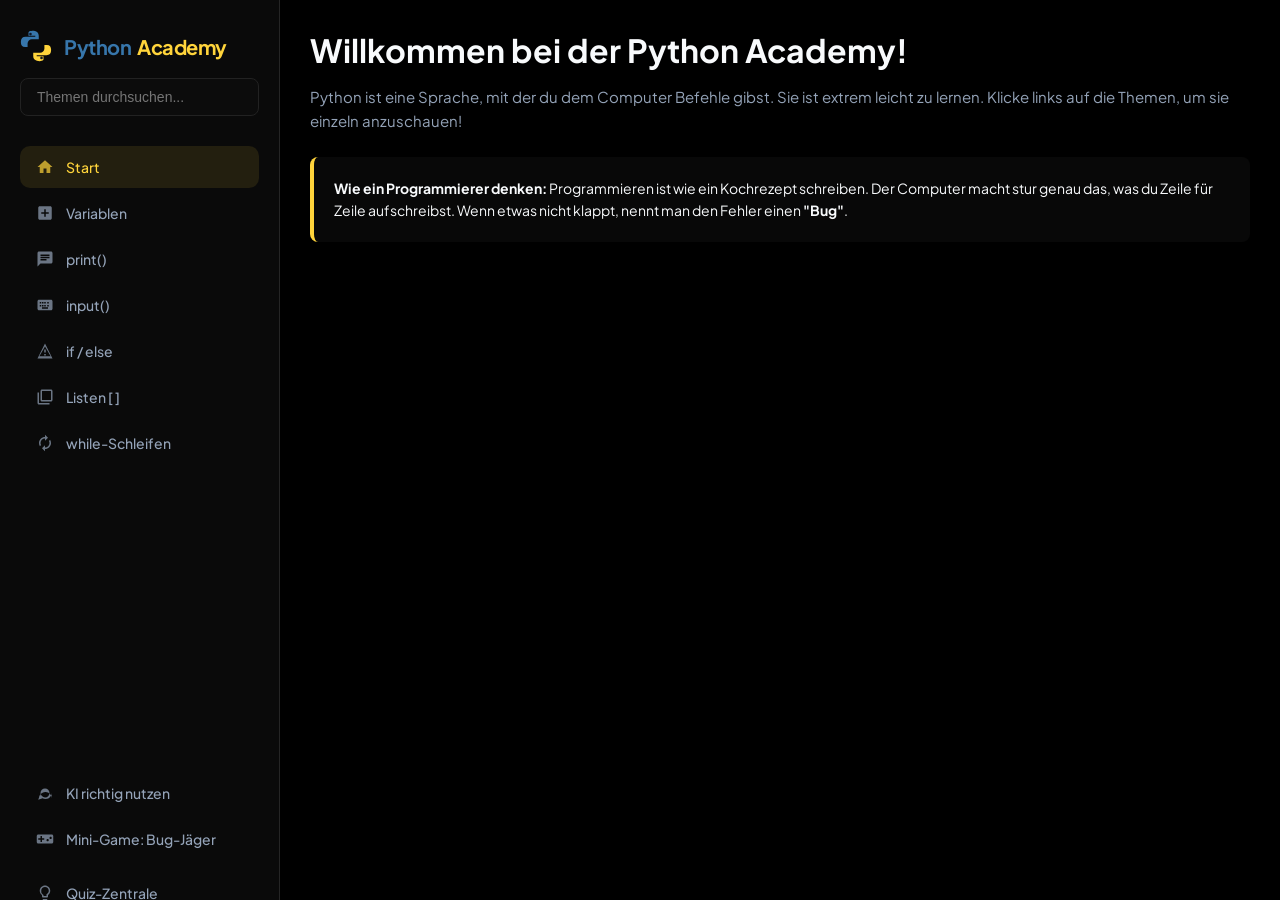
==== index.html @ 79d3a65f "Publish website for GitHub Pages" ====
<!DOCTYPE html>
<html lang="de">
<head>
    <meta charset="UTF-8">
    <meta name="viewport" content="width=device-width, initial-scale=1.0">
    <title>Python Academy</title>
    <link href="https://fonts.googleapis.com/css2?family=Plus+Jakarta+Sans:wght@400;500;600;700&family=JetBrains+Mono:wght@400;500&display=swap" rel="stylesheet">
    <link rel="stylesheet" href="projekt_woche.css">
</head>
<body>

<div class="sidebar">
    <div class="logo">
        <svg width="32" height="32" viewBox="0 0 110 110" fill="none" xmlns="http://www.w3.org/2000/svg" style="flex-shrink: 0;">
            <path d="M52.1 3c-14.5 0-22.9 1-22.9 6.8v10.3h23.4v3.4H19.2C8.3 23.5 3 29.3 3 41.3c0 11.5 4.5 17.5 14.5 17.5h8.6v-12c0-8.2 6.8-15 15-15h23.4V20.3c0-11-8-17.3-22.4-17.3z" fill="#3776AB"/>
            <path d="M57.9 107c14.5 0 22.9-1 22.9-6.8V89.9H57.4v-3.4h33.4c10.9 0 16.2-5.8 16.2-17.8 0-11.5-4.5-17.5-14.5-17.5h-8.6v12c0 8.2-6.8 15-15 15H45.5v11.5c0 11 8 17.3 22.4 17.3z" fill="#FFD43B"/>
            <circle cx="36" cy="14" r="4.5" fill="#111827"/>
            <circle cx="74" cy="96" r="4.5" fill="#111827"/>
        </svg>
        <div style="display: flex; gap: 6px;">
            <span style="color: #3776AB;">Python</span>
            <span style="color: #FFD43B;">Academy</span>
        </div>
    </div>

    <div class="search-pos">
        <input class="search" id="search-input" placeholder="Themen durchsuchen...">
    </div>
    
    <div class="nav-links" id="sidebar-menu">
        <a data-target="start" data-color="yellow" class="active-yellow">
            <svg viewBox="0 0 24 24"><path d="M10 20v-6h4v6h5v-8h3L12 3 2 12h3v8z"/></svg>Start
        </a>
        <a data-target="variablen" data-color="blue">
            <svg viewBox="0 0 24 24"><path d="M19 3H5c-1.1 0-2 .9-2 2v14c0 1.1.9 2 2 2h14c1.1 0 2-.9 2-2V5c0-1.1-.9-2-2-2zm-2 10h-4v4h-2v-4H7v-2h4V7h2v4h4v2z"/></svg>Variablen
        </a>
        <a data-target="print" data-color="blue">
            <svg viewBox="0 0 24 24"><path d="M20 2H4c-1.1 0-1.99.9-1.99 2L2 22l4-4h14c1.1 0 2-.9 2-2V4c0-1.1-.9-2-2-2zM6 9h12v2H6V9zm8 5H6v-2h8v2zm4-6H6V6h12v2z"/></svg>print()
        </a>
        <a data-target="input" data-color="blue">
            <svg viewBox="0 0 24 24"><path d="M20 5H4c-1.1 0-1.99.9-1.99 2L2 17c0 1.1.9 2 2 2h16c1.1 0 2-.9 2-2V7c0-1.1-.9-2-2-2zm-9 3h2v2h-2V8zm0 4h2v2h-2v-2zM8 8h2v2H8V8zm0 4h2v2H8v-2zm-1 2H5v-2h2v2zm0-4H5V8h2v2zm9 7H8v-2h8v2zm1-3h-2v-2h2v2zm0-4h-2V8h2v2z"/></svg>input()
        </a>
        <a data-target="if" data-color="blue">
            <svg viewBox="0 0 24 24"><path d="M12 2L2 22h20L12 2zm0 3.99L19.53 19H4.47L12 5.99zM13 16h-2v2h2v-2zm0-6h-2v4h2v-4z"/></svg>if / else
        </a>
        <a data-target="listen" data-color="blue">
            <svg viewBox="0 0 24 24"><path d="M4 6H2v14c0 1.1.9 2 2 2h14v-2H4V6zm16-4H8c-1.1 0-2 .9-2 2v12c0 1.1.9 2 2 2h12c1.1 0 2-.9 2-2V4c0-1.1-.9-2-2-2zm0 14H8V4h12v12z"/></svg>Listen [ ]
        </a>
        <a data-target="loops" data-color="blue">
            <svg viewBox="0 0 24 24"><path d="M12 6v3l4-4-4-4v3c-4.42 0-8 3.58-8 8 0 1.57.46 3.03 1.24 4.26L6.7 14.8c-.45-.83-.7-1.79-.7-2.8 0-3.31 2.69-6 6-6zm6.76 1.74L17.3 9.2c.44.84.7 1.79.7 2.8 0 3.31-2.69 6-6 6v-3l-4 4 4 4v-3c4.42 0 8-3.58 8-8 0-1.57-.46-3.03-1.24-4.26z"/></svg>while-Schleifen
        </a>
        <a data-target="ki-section" data-color="purple" class="purple-link" style="border-top: 1px solid var(--border-color); padding-top: 15px; margin-top: 300px;">
            <svg viewBox="0 0 24 24"><path d="M21 11.5a8.38 8.38 0 0 1-.9 3.8 8.5 8.5 0 0 1-7.6 4.7 8.38 8.38 0 0 1-3.8-.9L3 21l1.9-5.7a8.38 8.38 0 0 1-.9 3.8 8.5 8.5 0 0 1 4.7-7.6 8.38 8.38 0 0 1 3.8-.9h.5a8.48 8.48 0 0 1 8 8v.5zM12 6a6 6 0 0 0-6 6c0 .87.18 1.71.51 2.48l-.34 1 .98-.33A5.923 5.923 0 0 0 12 18a6 6 0 0 0 6-6 6 6 0 0 0-6-6z"/></svg>KI richtig nutzen
        </a>
        <a data-target="game-section" data-color="purple" class="purple-link"padding-top: 15px;">
            <svg viewBox="0 0 24 24"><path d="M21 6H3c-1.1 0-2 .9-2 2v8c0 1.1.9 2 2 2h18c1.1 0 2-.9 2-2V8c0-1.1-.9-2-2-2zm-10 7H8v3H6v-3H3v-2h3V8h2v3h3v2zm4.5 2c-.83 0-1.5-.67-1.5-1.5s.67-1.5 1.5-1.5 1.5.67 1.5 1.5-.67 1.5-1.5 1.5zm4-3c-.83 0-1.5-.67-1.5-1.5s.67-1.5 1.5-1.5 1.5.67 1.5 1.5-.67 1.5-1.5 1.5z"/></svg>Mini-Game: Bug-Jäger
        </a>
        <a data-target="quiz-section" data-color="pink" class="purple-link" style="margin-top: auto; padding-top: 20px;">
            <svg viewBox="0 0 24 24"><path d="M9 21c0 .55.45 1 1 1h4c.55 0 1-.45 1-1v-1H9v1zm3-19C8.14 2 5 5.14 5 9c0 2.38 1.19 4.47 3 5.74V17c0 .55.45 1 1 1h6c.55 0 1-.45 1-1v-2.26c1.81-1.27 3-3.36 3-5.74 0-3.86-3.14-7-7-7zm2.85 11.1l-.85.6V16h-4v-1.3l-.85-.6A4.997 4.997 0 0 1 7 9c0-2.76 2.24-5 5-5s5 2.24 5 5c0 1.63-.8 3.16-2.15 4.1z"/></svg>Quiz-Zentrale
        </a>
    </div>
</div>

<div class="main">
    <header> <!-- ! -->
    <h2 id="page-title">Start</h2>
        
    </header>
    
    <div class="container">
        <div id="start" class="content-section active">
            <div class="card">
                <h1>Willkommen bei der Python Academy!</h1>
                <p>Python ist eine Sprache, mit der du dem Computer Befehle gibst. Sie ist extrem leicht zu lernen. Klicke links auf die Themen, um sie einzeln anzuschauen!</p>
                <div class="tip-box">
                    <strong>Wie ein Programmierer denken:</strong> Programmieren ist wie ein Kochrezept schreiben. Der Computer macht stur genau das, was du Zeile für Zeile aufschreibst. Wenn etwas nicht klappt, nennt man den Fehler einen <strong>"Bug"</strong>.
                </div>
            </div>
        </div>
        
        <div id="variablen" class="content-section">
            <div class="card">
                <h2>Schubladen für Daten</h2>
                <p>Eine Variable ist eine <strong>Schublade mit Namen</strong>. Du legst ein Wort oder eine Zahl hinein, um es für später aufzuheben.</p>
                <div class="code-wrapper">
                    <div class="code-header"><span>Python</span><button class="copy">Kopieren</button></div>
                    <div class="code">name = <span class="str">"Anna"</span>  <span class="cmt"># Wort in Schublade "name" packen</span>
alter = <span class="num">21</span>     <span class="cmt"># Zahl in Schublade "alter" packen</span>

<span class="fnc">print</span>(name)    <span class="cmt"># Guck in die Schublade und zeig es an</span></div>
                </div>
                <div class="terminal-wrapper">
                    <div class="terminal-header">Bildschirm-Ausgabe</div>
                    <div class="terminal-output">Anna</div>
                </div>
            </div>
        </div>
        
        <div id="print" class="content-section">
            <div class="card">
                <h2>Sachen ausdrucken</h2>
                <p>Der Befehl <code>print()</code> ist wie ein kleiner <strong>Drucker</strong>. Alles in den Klammern wird auf den Bildschirm geschrieben.</p>
                <div class="code-wrapper">
                    <div class="code-header"><span>Python</span><button class="copy">Kopieren</button></div>
                    <div class="code"><span class="fnc">print</span>(<span class="str">"Hallo Welt!"</span>)</div>
                </div>
                <div class="terminal-wrapper">
                    <div class="terminal-header">Bildschirm-Ausgabe</div>
                    <div class="terminal-output">Hallo Welt!</div>
                </div>
            </div>
        </div>
        
        <div id="input" class="content-section">
            <div class="card">
                <h2>Den Nutzer fragen</h2>
                <p>Mit <code>input()</code> stellt der Computer dem Nutzer eine Frage und <strong>wartet</strong>, bis dieser etwas eintippt und Enter drückt.</p>
                <div class="code-wrapper">
                    <div class="code-header"><span>Python</span><button class="copy">Kopieren</button></div>
                    <div class="code">farbe = <span class="fnc">input</span>(<span class="str">"Deine Lieblingsfarbe? "</span>)
<span class="fnc">print</span>(<span class="str">"Cool,"</span>, farbe)</div>
                </div>
                <div class="terminal-wrapper">
                    <div class="terminal-header">Bildschirm-Ausgabe</div>
                    <div class="terminal-output">Deine Lieblingsfarbe? <span style="color:#fff; font-style:italic">Blau</span>
Cool, Blau</div>
                </div>
            </div>
        </div>
        
        <div id="if" class="content-section">
            <div class="card">
                <h2> Wege entscheiden</h2>
                <p>Mit <code>if</code> (Wenn) und <code>else</code> (Ansonsten) biegt der Computer ab, je nachdem was stimmt. Wie ein Türsteher im Club.</p>
                <div class="code-wrapper">
                    <div class="code-header"><span>Python</span><button class="copy">Kopieren</button></div>
                    <div class="code">alter = <span class="num">15</span>

<span class="kwd">if</span> alter >= <span class="num">18</span>:
    <span class="fnc">print</span>(<span class="str">"Rein in den Club!"</span>)
<span class="kwd">else</span>:
    <span class="fnc">print</span>(<span class="str">"Du musst leider draußen warten."</span>)</div>
                </div>
                <div class="terminal-wrapper">
                    <div class="terminal-header">Bildschirm-Ausgabe</div>
                    <div class="terminal-output">Du musst leider draußen warten.</div>
                </div>
            </div>
        </div>

        <div id="listen" class="content-section">
            <div class="card">
                <h2>Listen [ ]</h2>
                <p>Was ist, wenn du nicht nur eine Sache, sondern ganz viele Sachen in eine Variable packen willst? Dafür gibt es Listen! Stell es dir wie einen <strong>Einkaufszettel</strong> vor.</p>
                <div class="tip-box">
                    <strong> Wichtig:</strong> Der Computer fängt immer bei <strong>0</strong> an zu zählen! Die erste Sache auf der Liste ist also die Nummer 0.
                </div>
                <div class="code-wrapper">
                    <div class="code-header"><span>Python</span><button class="copy">Kopieren</button></div>
                    <div class="code">einkauf = [<span class="str">"Apfel"</span>, <span class="str">"Banane"</span>, <span class="str">"Milch"</span>]

<span class="fnc">print</span>(einkauf[<span class="num">0</span>])  <span class="cmt"># Zeige die Sache an Stelle 0 (die erste Sache)</span>
<span class="fnc">print</span>(einkauf[<span class="num">2</span>])  <span class="cmt"># Zeige die Sache an Stelle 2 (die dritte Sache)</span></div>
                </div>
                <div class="terminal-wrapper">
                    <div class="terminal-header">Bildschirm-Ausgabe</div>
                    <div class="terminal-output">Apfel
Milch</div>
                </div>
            </div>
        </div>

        <div id="loops" class="content-section">
            <div class="card">
                <h2>while-Schleifen (Wiederholungen)</h2>
                <p>Mit einer Schleife kannst du den Computer zwingen, eine Aufgabe <strong>immer und immer wieder zu wiederholen</strong>, so lange, bis eine Bedingung erfüllt ist.</p>
                <div class="code-wrapper">
                    <div class="code-header"><span>Python</span><button class="copy">Kopieren</button></div>
                    <div class="code">zaehler = <span class="num">1</span>

<span class="kwd">while</span> zaehler < = <span class="num">3</span>:  <span class="cmt"># Solange der Zähler kleiner oder gleich 3 ist:</span>
    <span class="fnc">print</span>(<span class="str">"Wiederholung Nummer"</span>, zaehler)
    zaehler = zaehler + <span class="num">1</span></div>
                </div>
                <div class="terminal-wrapper">
                    <div class="terminal-header">Bildschirm-Ausgabe</div>
                    <div class="terminal-output">Wiederholung Nummer 1
Wiederholung Nummer 2
Wiederholung Nummer 3</div>
                </div>
            </div>
        </div>

        <div id="ki-section" class="content-section">
            <div class="card">
                <h1> Wie man eine KI richtig benutzt</h1>
                <p>Eine KI kann dir genial beim Programmieren lernen helfen. Stell dir die KI wie einen <strong>extrem fleißigen, aber etwas unschlauen Praktikanten</strong> vor.</p>
                <h2>Die 3 goldenen KI-Regeln</h2>
                <div class="tip-box">
                    <strong>1. Häppchen-Taktik </strong><br>Frag die KI niemals nach einem riesigen, fertigen Programm. Frag immer nach kleinen Teilen.
                </div>
                <div class="tip-box">
                    <strong>2. Sag der KI, wer sie ist </strong><br>Gib der KI eine Rolle, z.B. „Du bist ein geduldiger Lehrer für Anfänger“.
                </div>
                <div class="tip-box">
                    <strong>3. Zeig ihr deinen Code </strong><br>Kopiere fehlerhaften Code komplett hinein und nenne die exakte Fehlermeldung.
                </div>
                
                <h2 style="margin-top: 30px;">Der Prompt-Vergleich: Schlecht vs. Gut</h2>
                <div class="prompt-grid">
                    <div class="prompt-card bad">
                        <h4>Schlechter Prompt</h4>
                        <div class="text">Mach mir ein Quiz-Spiel in Python.</div>
                    </div>
                    <div class="prompt-card good">
                        <h4>Perfekter Prompt</h4>
                        <div class="text">Du bist ein Python-Lehrer für Anfänger. Erkläre mir in einfachen Worten, wie ich eine einzige Quiz-Frage mit einem "if/else"-Befehl abfrage...</div>
                    </div>
                </div>
            </div>
        </div>

        <div id="game-section" class="content-section">
            <div class="card">
                <h1>Mini-Game: Der Code-Bug-Jäger</h1>
                <p>Finde in jedem Code-Abschnitt die **eine Zeile**, die falsch geschrieben ist und das Programm zum Absturz bringt. Klicke sie an!</p>
                
                <div id="game-welcome" class="quiz-welcome-screen">
                    <button class="start-btn" style="background: #10b981;" onclick="startGame()">Jagd starten</button>
                </div>

                <div id="game-play" class="game-container">
                    <div class="game-score-board">
                        <span id="game-level-text">Bug 1 von 3</span>
                        <span id="game-score-text" style="color: var(--yellow-primary);">Punkte: 0</span>
                    </div>
                    <h3 id="game-task-text" style="margin-bottom: 15px; font-size: 16px;">Finde den Fehler im Code:</h3>
                    <div class="code-wrapper" style="border-radius:12px;">
                        <div class="code-header"><span>Interaktiver Code-Editor</span></div>
                        <div id="game-code-box" style="background: var(--bg-code); padding: 15px 10px;"></div>
                    </div>
                    <div class="feedback-box" id="game-feedback-box"></div>
                    <button class="next-btn" id="game-next-btn" onclick="nextGameLevel()">Nächster Bug ➔</button>
                </div>
            </div>
        </div>

        <div id="quiz-section" class="content-section">
            <div class="card">
                <h1>Die Python & KI Quiz-Zentrale</h1>
                <p>Bist du bereit, dein Wissen zu testen?</p>
                <div id="quiz-welcome" class="quiz-welcome-screen">
                    <button class="start-btn" onclick="startQuiz()">Quiz jetzt starten</button>
                </div>
                <div id="quiz-game" class="quiz-game-container">
                    <div class="quiz-progress" id="quiz-prog-text">Frage 1 von 5</div>
                    <div id="quiz-question-text" style="font-size: 18px; font-weight: 600; margin-bottom: 15px; color: var(--yellow-primary);">Fragetext lädt...</div>
                    <div id="quiz-code-block"></div>
                    <div class="quiz-box" id="quiz-options-box"></div>
                    <div class="feedback-box" id="quiz-feedback-box"></div>
                    <button class="next-btn" id="quiz-next-btn" onclick="nextQuestion()">Nächste Frage ➔</button>
                </div>
            </div>
        </div>
    </div>
</div>

<script src="projekt_woche.js"></script>
</body>
</html>
---- projekt_woche.css ----
:root {
    --blue-primary: #3776AB;
    --yellow-primary: #FFD43B;
    --bg-main: #000000;            /* Reines, tiefes Schwarz */
    --bg-sidebar: #0a0a0a;         /* Leicht helleres Schwarz für Kontrast */
    --bg-card: transparent;        /* Keine störenden grauen Box-Hintergründe mehr! */
    --border-color: transparent;   /* Keine grauen Rahmen mehr um die Inhaltsblöcke */
    --bg-code: #252525;
    --text-main: #f8fafc;
    --text-muted: #94a3b8;
}

* {
    margin: 0;
    padding: 0;
    box-sizing: border-box;
    scroll-behavior: smooth;
}

body {
    font-family: 'Plus Jakarta Sans', sans-serif;
    background-color: var(--bg-main);
    color: var(--text-main);
    display: flex;
    height: 100vh;
    overflow: hidden;
}

/* Sidebar links */
.sidebar {
    width: 280px;
    background-color: var(--bg-sidebar);
    padding: 30px 20px;
    border-right: 1px solid #252525;
    display: flex;
    flex-direction: column;
    overflow-y: auto;
}
/* Alles zum logo */
.logo {
    display: flex;
    align-items: center;
    gap: 12px;
    font-size: 20px;
    font-weight: 700;
    margin-bottom: 16px;
    letter-spacing: -0.5px;
}

.nav-links {
    display: flex;
    flex-direction: column;
    gap: 4px;
}

.sidebar a {
    display: flex;
    align-items: center;
    gap: 12px;
    padding: 12px 16px;
    color: var(--text-muted);
    text-decoration: none;
    border-radius: 10px;
    font-weight: 500;
    font-size: 14px;
    cursor: pointer;
    transition: all 0.2s ease;
}

.sidebar a svg {
    width: 18px;
    height: 18px;
    fill: currentColor;
    opacity: 0.7;
}

.sidebar a:hover {
    background-color: #121212;
    color: var(--text-main);
}

.sidebar a.active-yellow {
    background-color: rgba(255, 212, 59, 0.1);
    color: var(--yellow-primary) !important;
}

.sidebar a.active-blue {
    background-color: rgba(55, 118, 171, 0.1);
    color: var(--blue-primary) !important;
}

.sidebar a.active-purple {
    background-color: rgba(168, 85, 247, 0.1);
    color: #9b42ed !important;
}

.sidebar a.active-pink {
    background-color: rgba(236, 72, 153, 0.1);
    color: #c02d76 !important;
}

/* Hauptbereich rechts */ 
.main {
    flex: 1;
    display: flex;
    flex-direction: column;
    overflow-y: auto;
}
/* Wichtig */
header {
  /*  display: flex; */
    justify-content: space-between;
    align-items: center;
    background-color: var(--bg-main);
    padding: 24px 30px;
 /*   border-bottom: 1px solid #252525; */
}

header {
    display: none;
}

header h2 {
    font-size: 22px;
    font-weight: 700;
}
/* Durchsuchen der Themen */
.search {
    background-color: #0c0c0c;
    border: 1px solid #222222;
    color: var(--text-main);
    padding: 10px 16px;
    border-radius: 8px;
    width: 240px;
    font-size: 14px;
    outline: none;
    transition: all 0.2s ease;
}
.search-pos{
    margin: 0px 0 30px;
}

.search-pos .search{
    width: 100%;
}

.search:focus {
    border-color: var(--blue-primary);
}

/* CONTAINER NÄHER AM RAND */
.container {
    padding: 30px 15px;         /* Minimierter Abstand nach links und rechts */
    width: 100%;                /* Nutzt die volle Breite */
    max-width: 100%;            /* Keine künstliche Einengung in der Mitte */
    margin: 0;                  /* Richtet den Inhalt bündig links aus */
}

.content-section {
    display: none;
}

.content-section.active {
    display: block;
}

/* CARDS OHNE HINTERGRUND UND OHNE RÄNDER */
.card {
    background-color: var(--bg-card);
    border: none;
    padding: 0 15px 35px 15px;  /* Minimaler linker Rand, schöner Abstand nach unten */
    border-radius: 0;
    box-shadow: none;
}

h1 {
    font-size: 32px;
    font-weight: 700;
    margin-bottom: 15px;
}

h2 {
    font-size: 24px;
    font-weight: 600;
    color: var(--blue-primary);
    margin-bottom: 12px;
}

p {
    color: var(--text-muted);
    font-size: 15px;
    line-height: 1.6;
    margin-bottom: 24px;
}

/* Tipp-Boxen */
.tip-box {
    background-color: #080808;
    border-left: 4px solid var(--yellow-primary);
    padding: 20px;
    border-radius: 8px;
    margin-bottom: 25px;
    font-size: 14px;
    line-height: 1.6;
}

/* Code-Blöcke */
.code-wrapper {
    background-color: var(--bg-code);
    border: 1px solid #1a1a1a;
    border-radius: 8px;
    overflow: hidden;
    margin-bottom: 16px;
}
/* Code abschnitte (überschrift teil)*/
.code-header {
    background-color: #050505;
    padding: 10px 20px;
    display: flex;
    justify-content: space-between;
    align-items: center;
    border-bottom: 1px solid #111111;
    font-size: 12px;
    color: var(--text-muted);
}

.code {
    padding: 20px;
    font-family: 'JetBrains Mono', monospace;
    font-size: 14px;
    line-height: 1.6;
    white-space: pre-wrap;
    word-break: break-all;
}
/*Kopier bereich*/
.copy {
    background: transparent;
    border: 1px solid #333333;
    color: var(--text-main);
    padding: 4px 10px;
    border-radius: 4px;
    cursor: pointer;
    font-size: 11px;
}
/*(selbserklärend)*/
.copy:hover {
    background-color: var(--blue-primary);
    border-color: var(--blue-primary);
}

/* Syntax Highlighting */
.str { color: #a5d6ff; }
.num { color: #ff7b72; }
.fnc { color: #d2a8ff; }
.cmt { color: #8b949e; }
.kwd { color: #ff7b72; }

/* Terminal */
.terminal-wrapper {
    background-color: #030303;
    border: 1px solid #111111;
    border-radius: 8px;
    overflow: hidden;
    margin-bottom: 30px;
}

.terminal-header {
    background-color: #070707;
    padding: 8px 20px;
    font-size: 11px;
    color: var(--text-muted);
}

.terminal-output {
    padding: 15px 20px;
    font-family: 'JetBrains Mono', monospace;
    font-size: 13px;
    color: #e2e8f0;
}

/* KI Prompt Grid */
.prompt-grid {
    display: grid;
    grid-template-columns: 1fr 1fr;
    gap: 20px;
    margin-top: 20px;
}

.prompt-card {
    padding: 20px;
    border-radius: 8px;
}

.prompt-card.bad {
    background-color: rgba(239, 68, 68, 0.05);
    border: 1px solid rgba(239, 68, 68, 0.2);
}

.prompt-card.good {
    background-color: rgba(16, 185, 129, 0.05);
    border: 1px solid rgba(16, 185, 129, 0.2);
}

.prompt-card h4 {
    margin-bottom: 10px;
}

.prompt-card.bad h4 { color: #f87171; }
.prompt-card.good h4 { color: #34d399; }

/* Quiz & Game-Stile */
.quiz-welcome-screen {
    text-align: left;
    padding: 40px 15px;
}

.start-btn {
    padding: 14px 30px;
    font-size: 16px;
    font-weight: 600;
    color: #000;
    background-color: var(--yellow-primary);
    border: none;
    border-radius: 8px;
    cursor: pointer;
}

.quiz-game-container, .game-container {
    display: none;
    padding: 15px;
}

.quiz-progress, .game-score-board {
    font-size: 12px;
    color: var(--text-muted);
    margin-bottom: 15px;
    display: flex;
    justify-content: space-between;
}

.quiz-box {
    display: flex;
    flex-direction: column;
    gap: 10px;
    margin-bottom: 20px;
}

.quiz-option {
    background-color: #0a0a0a;
    border: 1px solid #1a1a1a;
    padding: 15px 20px;
    border-radius: 8px;
    cursor: pointer;
    text-align: left;
    color: var(--text-main);
}

.quiz-option:hover {
    background-color: #111111;
}

.feedback-box {
    padding: 15px;
    border-radius: 8px;
    margin-bottom: 20px;
    display: none;
}

.feedback-box.correct {
    background-color: rgba(16, 185, 129, 0.1);
    border: 1px solid rgba(16, 185, 129, 0.3);
    color: #34d399;
}

.feedback-box.wrong {
    background-color: rgba(239, 68, 68, 0.1);
    border: 1px solid rgba(239, 68, 68, 0.3);
    color: #f87171;
}

.next-btn {
    display: none;
    background-color: var(--blue-primary);
    color: #fff;
    border: none;
    padding: 12px 24px;
    border-radius: 8px;
    cursor: pointer;
}

/* Interaktive Klick-Zeilen für den Bug-Jäger */
.code-line {
    padding: 3px 10px;
    cursor: pointer;
    border-radius: 4px;
    display: block;
}

.code-line:hover {
    background-color: #1a1a1a;
}
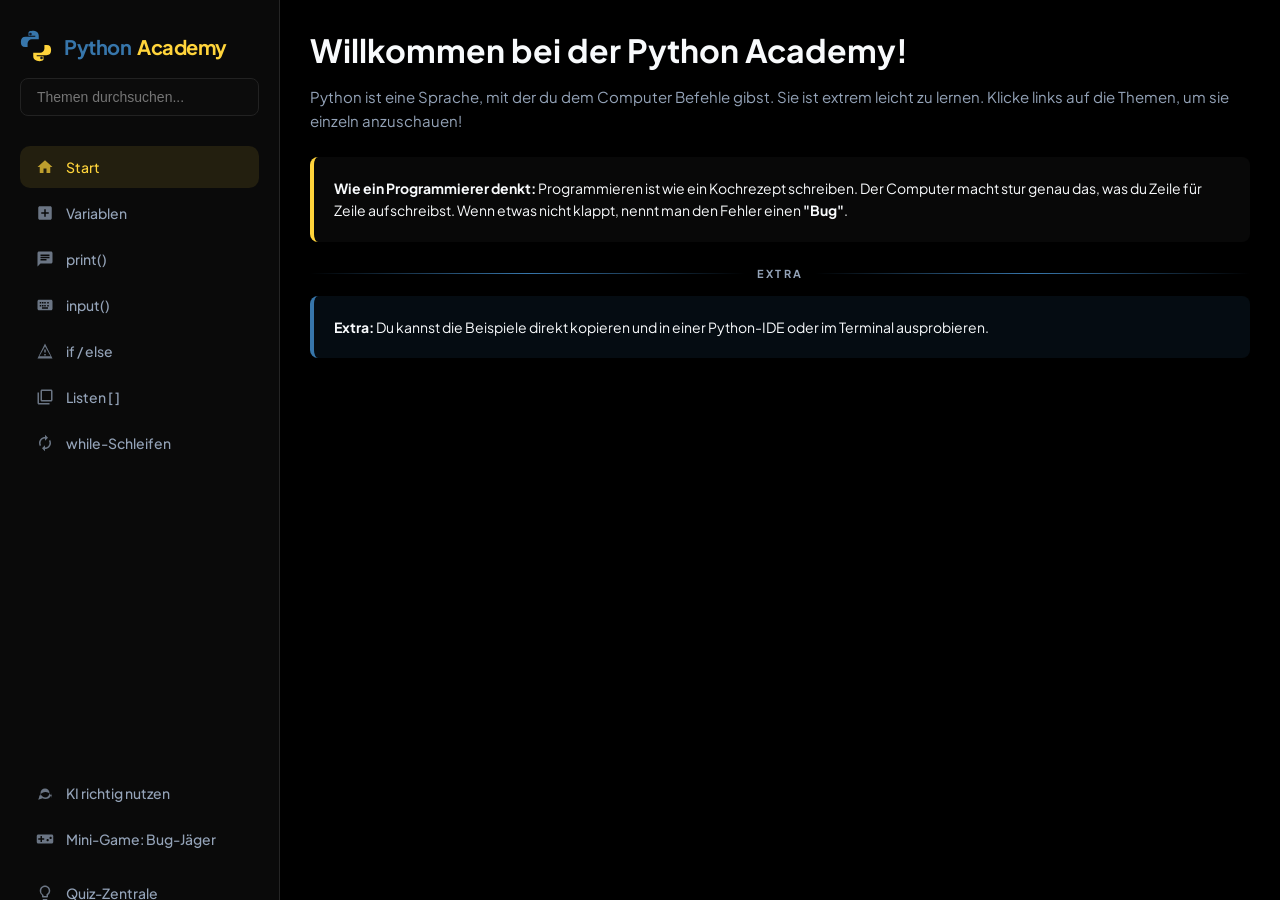
==== commit da309ef4: "Füge Trennstrich und Extra-Box hinzu" ====
--- a/index.html
+++ b/index.html
@@ -73,7 +73,14 @@
                 <h1>Willkommen bei der Python Academy!</h1>
                 <p>Python ist eine Sprache, mit der du dem Computer Befehle gibst. Sie ist extrem leicht zu lernen. Klicke links auf die Themen, um sie einzeln anzuschauen!</p>
                 <div class="tip-box">
-                    <strong>Wie ein Programmierer denken:</strong> Programmieren ist wie ein Kochrezept schreiben. Der Computer macht stur genau das, was du Zeile für Zeile aufschreibst. Wenn etwas nicht klappt, nennt man den Fehler einen <strong>"Bug"</strong>.
+                    <strong>Wie ein Programmierer denkt:</strong> Programmieren ist wie ein Kochrezept schreiben. Der Computer macht stur genau das, was du Zeile für Zeile aufschreibst. Wenn etwas nicht klappt, nennt man den Fehler einen <strong>"Bug"</strong>.
+                </div>
+
+                <div class="section-divider">
+                    <span>Extra</span>
+                </div>
+                <div class="tip-box extra-box">
+                    <strong>Extra:</strong> Du kannst die Beispiele direkt kopieren und in einer Python-IDE oder im Terminal ausprobieren.
                 </div>
             </div>
         </div>
--- a/projekt_woche.css
+++ b/projekt_woche.css
@@ -204,6 +204,31 @@
     line-height: 1.6;
 }
 
+.section-divider {
+    display: flex;
+    align-items: center;
+    gap: 12px;
+    margin: 8px 0 16px;
+    color: var(--text-muted);
+    font-size: 11px;
+    font-weight: 700;
+    letter-spacing: 0.2em;
+    text-transform: uppercase;
+}
+
+.section-divider::before,
+.section-divider::after {
+    content: "";
+    flex: 1;
+    height: 1px;
+    background: linear-gradient(90deg, transparent, var(--blue-primary), transparent);
+}
+
+.extra-box {
+    border-left-color: var(--blue-primary);
+    background-color: rgba(55, 118, 171, 0.1);
+}
+
 /* Code-Blöcke */
 .code-wrapper {
     background-color: var(--bg-code);
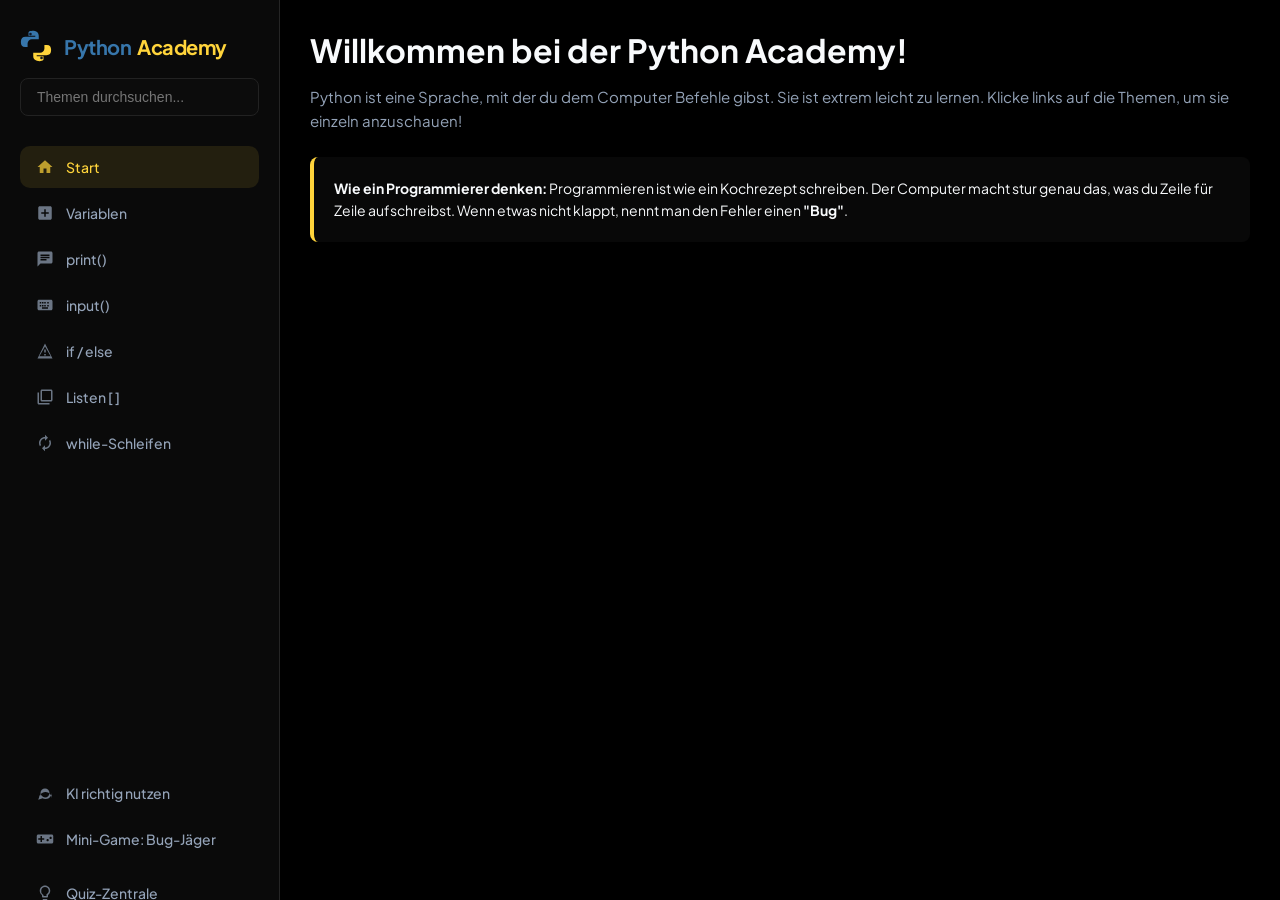
==== commit 9a0d8912: "Stelle Seite auf ursprünglichen Inhalt zurück" ====
--- a/index.html
+++ b/index.html
@@ -73,14 +73,7 @@
                 <h1>Willkommen bei der Python Academy!</h1>
                 <p>Python ist eine Sprache, mit der du dem Computer Befehle gibst. Sie ist extrem leicht zu lernen. Klicke links auf die Themen, um sie einzeln anzuschauen!</p>
                 <div class="tip-box">
-                    <strong>Wie ein Programmierer denkt:</strong> Programmieren ist wie ein Kochrezept schreiben. Der Computer macht stur genau das, was du Zeile für Zeile aufschreibst. Wenn etwas nicht klappt, nennt man den Fehler einen <strong>"Bug"</strong>.
-                </div>
-
-                <div class="section-divider">
-                    <span>Extra</span>
-                </div>
-                <div class="tip-box extra-box">
-                    <strong>Extra:</strong> Du kannst die Beispiele direkt kopieren und in einer Python-IDE oder im Terminal ausprobieren.
+                    <strong>Wie ein Programmierer denken:</strong> Programmieren ist wie ein Kochrezept schreiben. Der Computer macht stur genau das, was du Zeile für Zeile aufschreibst. Wenn etwas nicht klappt, nennt man den Fehler einen <strong>"Bug"</strong>.
                 </div>
             </div>
         </div>
--- a/projekt_woche.css
+++ b/projekt_woche.css
@@ -204,31 +204,6 @@
     line-height: 1.6;
 }
 
-.section-divider {
-    display: flex;
-    align-items: center;
-    gap: 12px;
-    margin: 8px 0 16px;
-    color: var(--text-muted);
-    font-size: 11px;
-    font-weight: 700;
-    letter-spacing: 0.2em;
-    text-transform: uppercase;
-}
-
-.section-divider::before,
-.section-divider::after {
-    content: "";
-    flex: 1;
-    height: 1px;
-    background: linear-gradient(90deg, transparent, var(--blue-primary), transparent);
-}
-
-.extra-box {
-    border-left-color: var(--blue-primary);
-    background-color: rgba(55, 118, 171, 0.1);
-}
-
 /* Code-Blöcke */
 .code-wrapper {
     background-color: var(--bg-code);
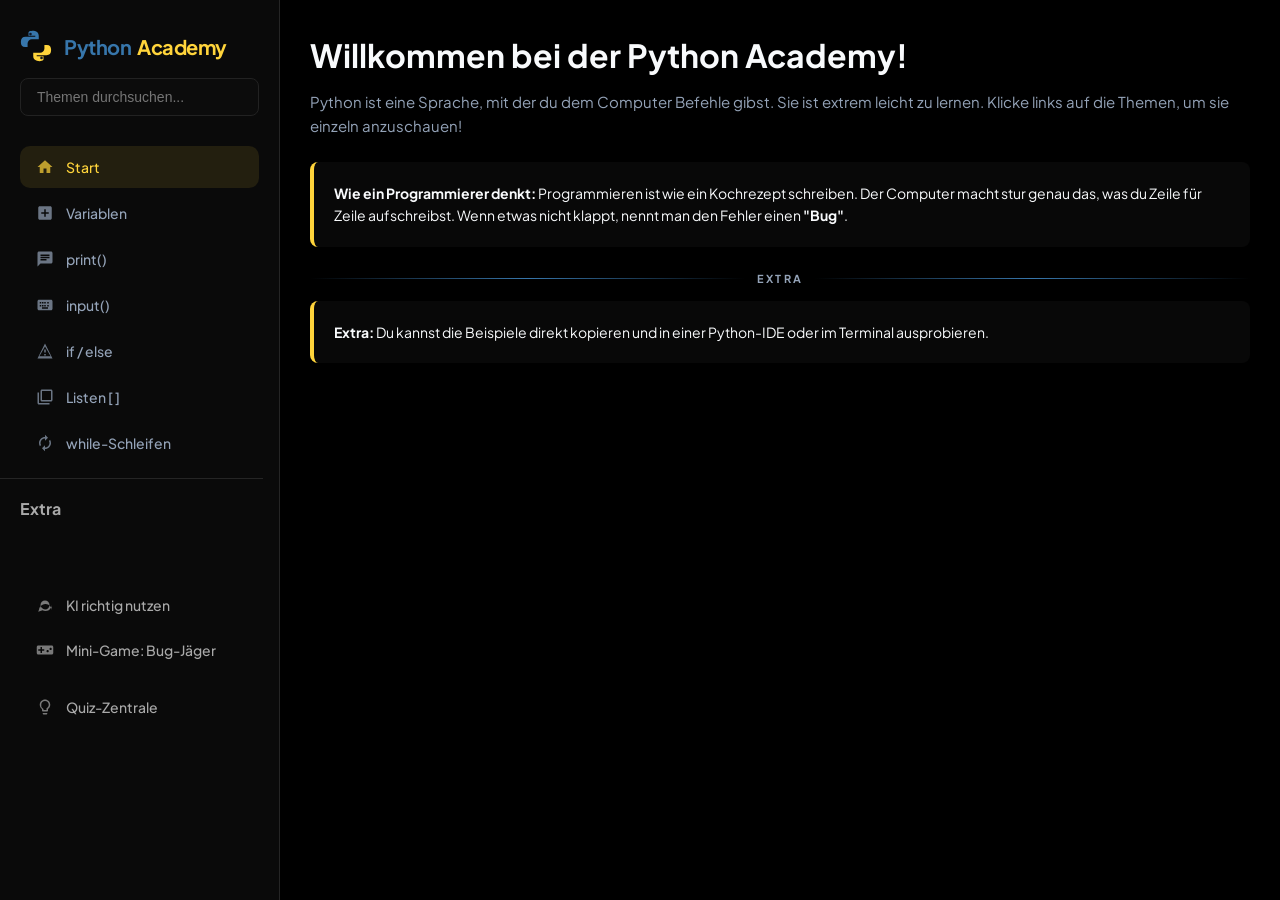
==== commit 355d4e08: "Füge Extra und Trennstrich in neue Version ein" ====
--- a/index.html
+++ b/index.html
@@ -49,22 +49,28 @@
         <a data-target="loops" data-color="blue">
             <svg viewBox="0 0 24 24"><path d="M12 6v3l4-4-4-4v3c-4.42 0-8 3.58-8 8 0 1.57.46 3.03 1.24 4.26L6.7 14.8c-.45-.83-.7-1.79-.7-2.8 0-3.31 2.69-6 6-6zm6.76 1.74L17.3 9.2c.44.84.7 1.79.7 2.8 0 3.31-2.69 6-6 6v-3l-4 4 4 4v-3c4.42 0 8-3.58 8-8 0-1.57-.46-3.03-1.24-4.26z"/></svg>while-Schleifen
         </a>
-        <a data-target="ki-section" data-color="purple" class="purple-link" style="border-top: 1px solid var(--border-color); padding-top: 15px; margin-top: 300px;">
-            <svg viewBox="0 0 24 24"><path d="M21 11.5a8.38 8.38 0 0 1-.9 3.8 8.5 8.5 0 0 1-7.6 4.7 8.38 8.38 0 0 1-3.8-.9L3 21l1.9-5.7a8.38 8.38 0 0 1-.9 3.8 8.5 8.5 0 0 1 4.7-7.6 8.38 8.38 0 0 1 3.8-.9h.5a8.48 8.48 0 0 1 8 8v.5zM12 6a6 6 0 0 0-6 6c0 .87.18 1.71.51 2.48l-.34 1 .98-.33A5.923 5.923 0 0 0 12 18a6 6 0 0 0 6-6 6 6 0 0 0-6-6z"/></svg>KI richtig nutzen
-        </a>
-        <a data-target="game-section" data-color="purple" class="purple-link"padding-top: 15px;">
-            <svg viewBox="0 0 24 24"><path d="M21 6H3c-1.1 0-2 .9-2 2v8c0 1.1.9 2 2 2h18c1.1 0 2-.9 2-2V8c0-1.1-.9-2-2-2zm-10 7H8v3H6v-3H3v-2h3V8h2v3h3v2zm4.5 2c-.83 0-1.5-.67-1.5-1.5s.67-1.5 1.5-1.5 1.5.67 1.5 1.5-.67 1.5-1.5 1.5zm4-3c-.83 0-1.5-.67-1.5-1.5s.67-1.5 1.5-1.5 1.5.67 1.5 1.5-.67 1.5-1.5 1.5z"/></svg>Mini-Game: Bug-Jäger
-        </a>
-        <a data-target="quiz-section" data-color="pink" class="purple-link" style="margin-top: auto; padding-top: 20px;">
-            <svg viewBox="0 0 24 24"><path d="M9 21c0 .55.45 1 1 1h4c.55 0 1-.45 1-1v-1H9v1zm3-19C8.14 2 5 5.14 5 9c0 2.38 1.19 4.47 3 5.74V17c0 .55.45 1 1 1h6c.55 0 1-.45 1-1v-2.26c1.81-1.27 3-3.36 3-5.74 0-3.86-3.14-7-7-7zm2.85 11.1l-.85.6V16h-4v-1.3l-.85-.6A4.997 4.997 0 0 1 7 9c0-2.76 2.24-5 5-5s5 2.24 5 5c0 1.63-.8 3.16-2.15 4.1z"/></svg>Quiz-Zentrale
-        </a>
+        <div class="sidebar-drunter">
+        </div>
+        <div class="extra">
+            <p2><b>Extra</b></p2> <!-- p2 weil er sonst auf die normale p klasse zugreift und die klasse "extra" ignoriert -->
+        </div>
+        <div class="hover-bonus">
+            <a data-target="ki-section" data-color="purple" class="purple-link" style="padding-top: 15px; margin-top: 53px;">
+                <svg viewBox="0 0 24 24"><path d="M21 11.5a8.38 8.38 0 0 1-.9 3.8 8.5 8.5 0 0 1-7.6 4.7 8.38 8.38 0 0 1-3.8-.9L3 21l1.9-5.7a8.38 8.38 0 0 1-.9 3.8 8.5 8.5 0 0 1 4.7-7.6 8.38 8.38 0 0 1 3.8-.9h.5a8.48 8.48 0 0 1 8 8v.5zM12 6a6 6 0 0 0-6 6c0 .87.18 1.71.51 2.48l-.34 1 .98-.33A5.923 5.923 0 0 0 12 18a6 6 0 0 0 6-6 6 6 0 0 0-6-6z"/></svg>KI richtig nutzen
+            </a>
+            <a data-target="game-section" data-color="purple" class="purple-link" style="padding-top: 15px; margin-bottom: 12px;">
+                <svg viewBox="0 0 24 24"><path d="M21 6H3c-1.1 0-2 .9-2 2v8c0 1.1.9 2 2 2h18c1.1 0 2-.9 2-2V8c0-1.1-.9-2-2-2zm-10 7H8v3H6v-3H3v-2h3V8h2v3h3v2zm4.5 2c-.83 0-1.5-.67-1.5-1.5s.67-1.5 1.5-1.5 1.5.67 1.5 1.5-.67 1.5-1.5 1.5zm4-3c-.83 0-1.5-.67-1.5-1.5s.67-1.5 1.5-1.5 1.5.67 1.5 1.5-.67 1.5-1.5 1.5z"/></svg>Mini-Game: Bug-Jäger
+            </a>
+            <a data-target="quiz-section" data-color="pink" class="purple-link" style="margin-top: auto; padding-top: 15px;">
+                <svg viewBox="0 0 24 24"><path d="M9 21c0 .55.45 1 1 1h4c.55 0 1-.45 1-1v-1H9v1zm3-19C8.14 2 5 5.14 5 9c0 2.38 1.19 4.47 3 5.74V17c0 .55.45 1 1 1h6c.55 0 1-.45 1-1v-2.26c1.81-1.27 3-3.36 3-5.74 0-3.86-3.14-7-7-7zm2.85 11.1l-.85.6V16h-4v-1.3l-.85-.6A4.997 4.997 0 0 1 7 9c0-2.76 2.24-5 5-5s5 2.24 5 5c0 1.63-.8 3.16-2.15 4.1z"/></svg>Quiz-Zentrale
+            </a>
+        </div>
     </div>
 </div>
 
 <div class="main">
     <header> <!-- ! -->
-    <h2 id="page-title">Start</h2>
-        
+    <h2 id="page-title">Willkommen</h2> 
     </header>
     
     <div class="container">
@@ -73,7 +79,14 @@
                 <h1>Willkommen bei der Python Academy!</h1>
                 <p>Python ist eine Sprache, mit der du dem Computer Befehle gibst. Sie ist extrem leicht zu lernen. Klicke links auf die Themen, um sie einzeln anzuschauen!</p>
                 <div class="tip-box">
-                    <strong>Wie ein Programmierer denken:</strong> Programmieren ist wie ein Kochrezept schreiben. Der Computer macht stur genau das, was du Zeile für Zeile aufschreibst. Wenn etwas nicht klappt, nennt man den Fehler einen <strong>"Bug"</strong>.
+                    <strong>Wie ein Programmierer denkt:</strong> Programmieren ist wie ein Kochrezept schreiben. Der Computer macht stur genau das, was du Zeile für Zeile aufschreibst. Wenn etwas nicht klappt, nennt man den Fehler einen <strong>"Bug"</strong>.
+                </div>
+
+                <div class="section-divider">
+                    <span>Extra</span>
+                </div>
+                <div class="tip-box extra-box">
+                    <strong>Extra:</strong> Du kannst die Beispiele direkt kopieren und in einer Python-IDE oder im Terminal ausprobieren.
                 </div>
             </div>
         </div>
@@ -136,7 +149,7 @@
                     <div class="code-header"><span>Python</span><button class="copy">Kopieren</button></div>
                     <div class="code">alter = <span class="num">15</span>
 
-<span class="kwd">if</span> alter >= <span class="num">18</span>:
+<span class="kwd">if</span> alter > = <span class="num">18</span>:
     <span class="fnc">print</span>(<span class="str">"Rein in den Club!"</span>)
 <span class="kwd">else</span>:
     <span class="fnc">print</span>(<span class="str">"Du musst leider draußen warten."</span>)</div>
@@ -164,15 +177,15 @@
                 </div>
                 <div class="terminal-wrapper">
                     <div class="terminal-header">Bildschirm-Ausgabe</div>
-                    <div class="terminal-output">Apfel
-Milch</div>
+                    <div class="terminal-output">Apfel <br>
+                    Milch</div>
                 </div>
             </div>
         </div>
 
         <div id="loops" class="content-section">
             <div class="card">
-                <h2>while-Schleifen (Wiederholungen)</h2>
+                <h2>While-Schleifen (Wiederholungen)</h2>
                 <p>Mit einer Schleife kannst du den Computer zwingen, eine Aufgabe <strong>immer und immer wieder zu wiederholen</strong>, so lange, bis eine Bedingung erfüllt ist.</p>
                 <div class="code-wrapper">
                     <div class="code-header"><span>Python</span><button class="copy">Kopieren</button></div>
@@ -194,7 +207,7 @@
         <div id="ki-section" class="content-section">
             <div class="card">
                 <h1> Wie man eine KI richtig benutzt</h1>
-                <p>Eine KI kann dir genial beim Programmieren lernen helfen. Stell dir die KI wie einen <strong>extrem fleißigen, aber etwas unschlauen Praktikanten</strong> vor.</p>
+                <p>Eine KI kann dir genial beim Programmieren lernen helfen Stell dir die KI wie einen <strong>extrem fleißigen, aber etwas unschlauen Praktikanten</strong> vor.</p>
                 <h2>Die 3 goldenen KI-Regeln</h2>
                 <div class="tip-box">
                     <strong>1. Häppchen-Taktik </strong><br>Frag die KI niemals nach einem riesigen, fertigen Programm. Frag immer nach kleinen Teilen.
--- a/projekt_woche.css
+++ b/projekt_woche.css
@@ -4,10 +4,11 @@
     --bg-main: #000000;            /* Reines, tiefes Schwarz */
     --bg-sidebar: #0a0a0a;         /* Leicht helleres Schwarz für Kontrast */
     --bg-card: transparent;        /* Keine störenden grauen Box-Hintergründe mehr! */
-    --border-color: transparent;   /* Keine grauen Rahmen mehr um die Inhaltsblöcke */
+    --border-color: #252525;   /* Keine grauen Rahmen mehr um die Inhaltsblöcke */
     --bg-code: #252525;
     --text-main: #f8fafc;
     --text-muted: #94a3b8;
+    --text-muted-plus: #a9a9a9;
 }
 
 * {
@@ -66,6 +67,16 @@
     cursor: pointer;
     transition: all 0.2s ease;
 }
+.sidebar-drunter {
+    height: 1px;
+    margin: 10px -20px;
+    width: 110%;
+    background-color: var(--bg-code);
+}
+
+.hover-bonus a{
+    color: var(--text-muted-plus)
+}
 
 .sidebar a svg {
     width: 18px;
@@ -108,16 +119,12 @@
 }
 /* Wichtig */
 header {
-  /*  display: flex; */
+    display: none
+  /*  display: flex; 
     justify-content: space-between;
-    align-items: center;
     background-color: var(--bg-main);
     padding: 24px 30px;
- /*   border-bottom: 1px solid #252525; */
-}
-
-header {
-    display: none;
+    border-bottom: 1px solid #252525; */
 }
 
 header h2 {
@@ -150,7 +157,7 @@
 
 /* CONTAINER NÄHER AM RAND */
 .container {
-    padding: 30px 15px;         /* Minimierter Abstand nach links und rechts */
+    padding: 35px 15px;         /* Minimierter Abstand nach links und rechts */
     width: 100%;                /* Nutzt die volle Breite */
     max-width: 100%;            /* Keine künstliche Einengung in der Mitte */
     margin: 0;                  /* Richtet den Inhalt bündig links aus */
@@ -193,6 +200,37 @@
     margin-bottom: 24px;
 }
 
+.extra{
+    color: var(--text-muted-plus);
+    margin-bottom: 5px;
+    margin-top: 5px;
+}
+
+.section-divider {
+    display: flex;
+    align-items: center;
+    gap: 12px;
+    margin: 8px 0 16px;
+    color: var(--text-muted);
+    font-size: 11px;
+    font-weight: 700;
+    letter-spacing: 0.2em;
+    text-transform: uppercase;
+}
+
+.section-divider::before,
+.section-divider::after {
+    content: "";
+    flex: 1;
+    height: 1px;
+    background: linear-gradient(90deg, transparent, var(--blue-primary), transparent);
+}
+
+.extra-box {
+    border-left-color: var(--blue-primary);
+    background-color: rgba(55, 118, 171, 0.1);
+}
+
 /* Tipp-Boxen */
 .tip-box {
     background-color: #080808;
@@ -212,7 +250,7 @@
     overflow: hidden;
     margin-bottom: 16px;
 }
-/* Code abschnitte (überschrift teil)*/
+/* Code abschnitte (überschrift teil) */
 .code-header {
     background-color: #050505;
     padding: 10px 20px;
@@ -345,6 +383,18 @@
     margin-bottom: 20px;
 }
 
+.quiz-box.correct-choice {
+    background-color: rgba(16, 185, 129, 0.1);
+    border: 1px solid rgba(16, 185, 129, 0.3);
+    color: #34d399; 
+}
+
+.quiz-box.wrong-choice {
+    background-color: rgba(239, 68, 68, 0.1);
+    border: 1px solid rgba(239, 68, 68, 0.3);
+    color: #f87171; 
+}
+
 .quiz-option {
     background-color: #0a0a0a;
     border: 1px solid #1a1a1a;
